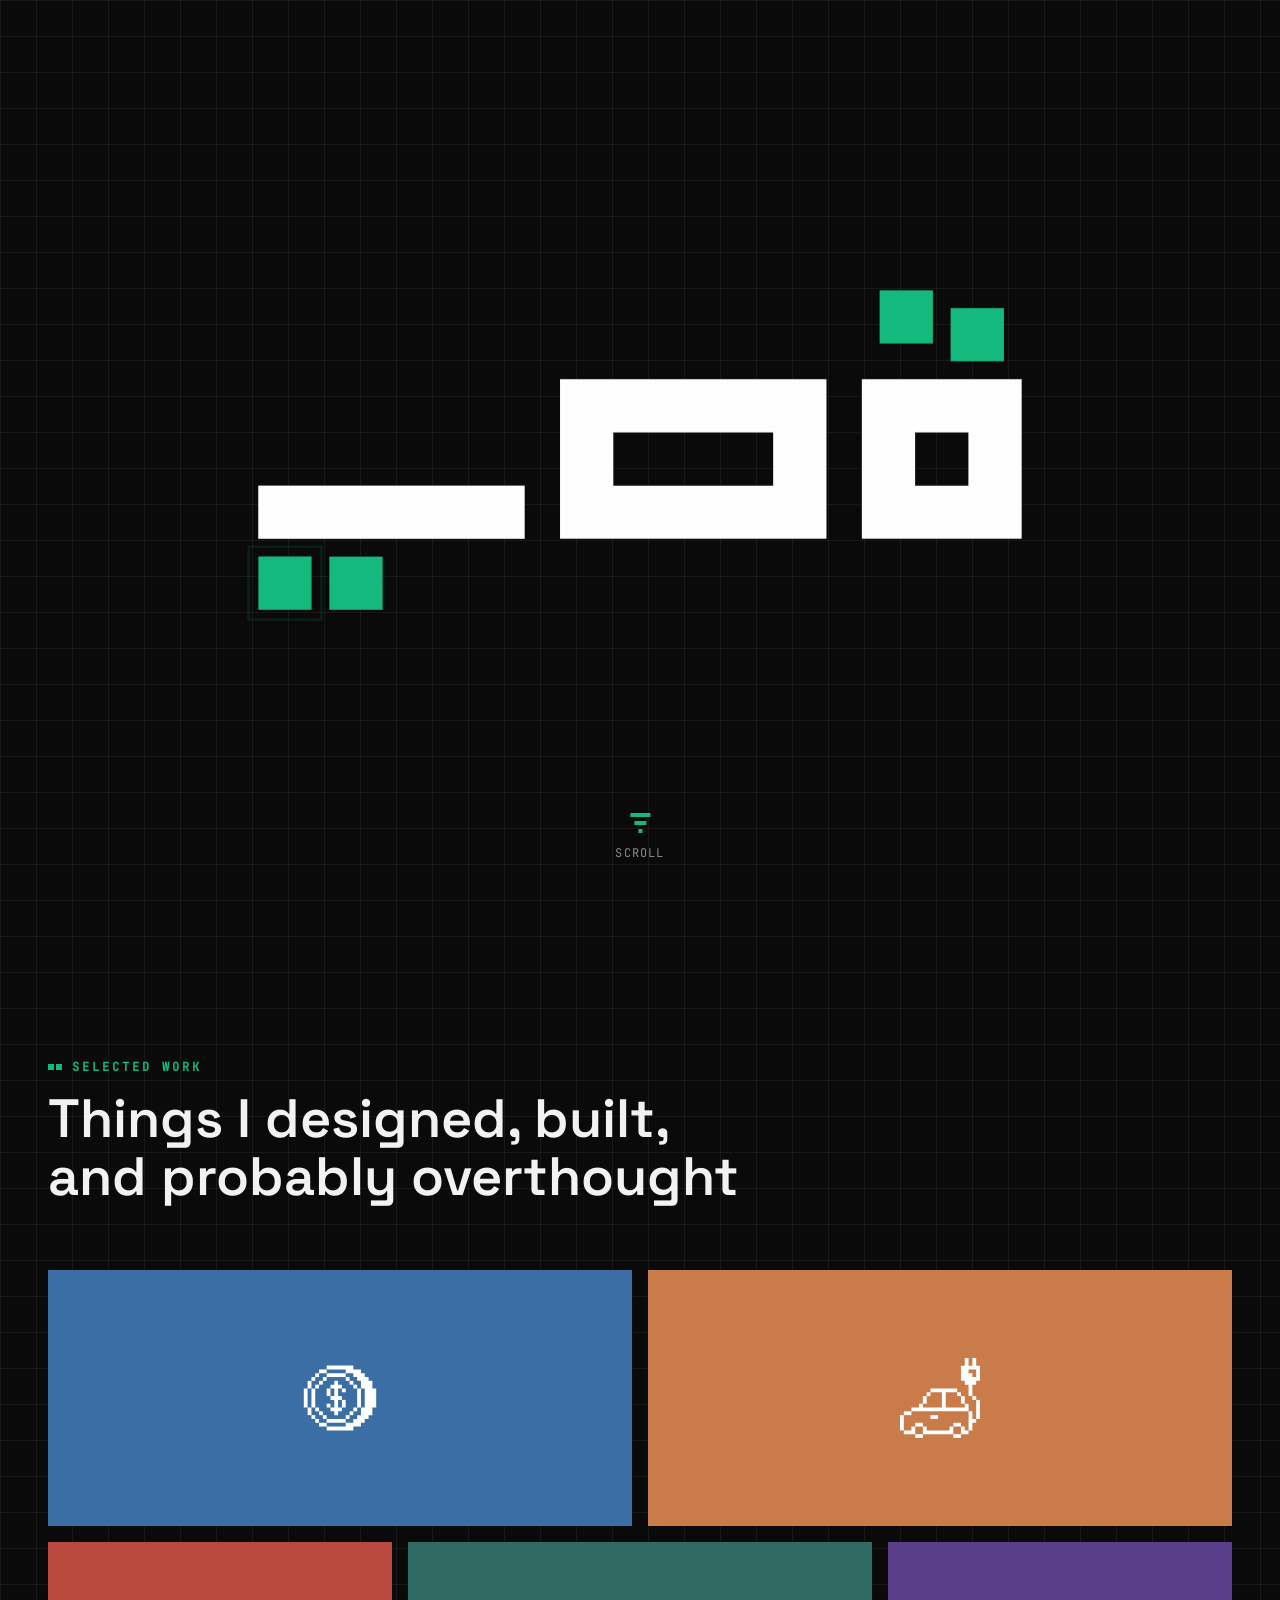
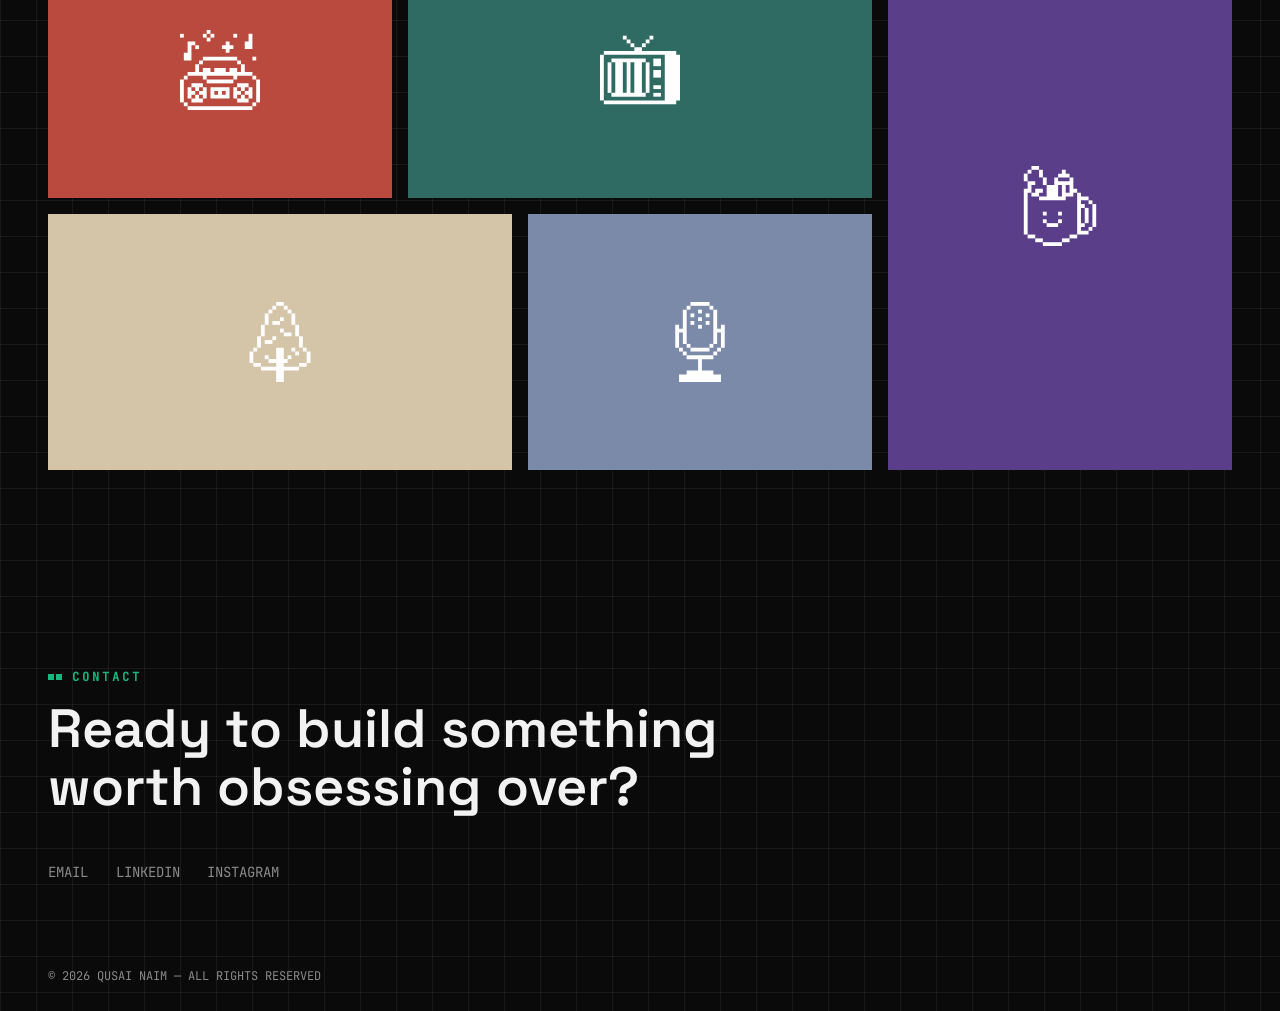
==== index.html @ 998c0c97 "first build" ====
<!DOCTYPE html>
<html lang="en" dir="ltr">
  <head>
    <meta charset="utf-8">
    <meta  content="width=device-width, initial-scale=1.0" name="viewport" />
    <title>Qusai Naim</title>
    <meta name="description" content="Qusai Naim — front-end developer & UI/UX designer who turns pixels into experiences.">
    <!-- FAV Icon -->
    <link rel="icon" href="images/favicon.png" type="image/png" sizes="16x16">
    <!-- Custom Style Sheet link -->
    <link rel="stylesheet" href="styles/styles.css"> 
  </head>  
 
  <body class="home-body">
    <!--========MAIN============================================================================--> 
    <main role="main">
      <!-----HOMEPAGE-HERO------------>
      <section class="homepage-hero">

        <div class="px-logo-blocks" aria-label="Qusai Naim" data-speed="1.5"></div>
        <div class="hero-text">
          <h1 class="intro-title text-54">I turn pixels into experiences</h1>
          <p class="intro-sub text-24">Front-end developer &amp; UI/UX designer with a keen eye for detail, serious about craft, <span class="intro-sarcastic">occasionally sarcastic about everything else</span></p>
        </div>
        <div class="scroll-indicator">
          <div class="pixel-arrow">
            <span></span>
            <span></span>
            <span></span>
          </div>
          <span class="scroll-text text-12">Scroll</span>
        </div>
      </section>
      <!--end of HOMEPAGE-PROJECTS------------>

      <!-----HOMEPAGE-PROJECTS------------>
      <section class="homepage-projects">
        <div class="container">
          <div class="section-intro">
            <h2 class="section-intro__subtitle text-12">
              <span class="section-kicker-dots">
                <span class="section-kicker-dot"></span>
                <span class="section-kicker-dot"></span>
              </span>
              SELECTED WORK
            </h2>
            <h3 class="section-intro__title text-54">Things I designed, built, and probably overthought</h3>
          </div>

          <div class="projects-list-wrapper">
            <div class="masonry-grid">
              <div class="masonry-item">
                <a href="Mena-mazad.html" class="project-block">
                  <div class="project-tile" style="background-color: #3a6ea5;">
                    <div class="project-tile-overlay"></div>
                    <span class="project-tile-icon" style="background-image: url(images/assets/icons/coin.svg);"></span>
                  </div>
                  <div class="project-tile-meta">
                    <div class="project-tile-title text-20">Mena Mazad</div>
                    <div class="project-tile-tags">
                      <span class="project-tile-tag text-10">Frontend Development</span>
                      <span class="project-tile-tag text-10">2025</span>
                    </div>
                  </div>
                </a>
              </div>

              <div class="masonry-item">
                <a href="carseer.html" class="project-block">
                  <div class="project-tile" style="background-color: #c97b4a;">
                    <div class="project-tile-overlay"></div>
                    <span class="project-tile-icon" style="background-image: url(images/assets/icons/car.svg);"></span>
                  </div>
                  <div class="project-tile-meta">
                    <div class="project-tile-title text-20">Carseer</div>
                    <div class="project-tile-tags">
                      <span class="project-tile-tag text-10">Frontend Development</span>
                      <span class="project-tile-tag text-10">2021</span>
                    </div>
                  </div>
                </a>
              </div>

              <div class="masonry-item">
                <a href="#" class="project-block">
                  <div class="project-tile" style="background-color: #b94a3d;">
                    <div class="project-tile-overlay"></div>
                    <span class="project-tile-icon" style="background-image: url(images/assets/icons/radio.svg);"></span>
                  </div>
                  <div class="project-tile-meta">
                    <div class="project-tile-title text-20">Kids FM</div>
                    <div class="project-tile-tags">
                      <span class="project-tile-tag text-10">Frontend Development</span>
                      <span class="project-tile-tag text-10">UX/UI</span>
                      <span class="project-tile-tag text-10">2023</span>
                    </div>
                  </div>
                </a>
              </div>

              <div class="masonry-item">
                <a href="#" class="project-block">
                  <div class="project-tile" style="background-color: #2f6b63;">
                    <div class="project-tile-overlay"></div>
                    <span class="project-tile-icon" style="background-image: url(images/assets/icons/tv.svg);"></span>
                  </div>
                  <div class="project-tile-meta">
                    <div class="project-tile-title text-20">Barlaman Shuaib</div>
                    <div class="project-tile-tags">
                      <span class="project-tile-tag text-10">Frontend Development</span>
                      <span class="project-tile-tag text-10">2020</span>
                    </div>
                  </div>
                </a>
              </div>

              <div class="masonry-item">
                <a href="#" class="project-block">
                  <div class="project-tile" style="background-color: #5b3e8a;">
                    <div class="project-tile-overlay"></div>
                    <span class="project-tile-icon" style="background-image: url(images/assets/icons/mug.svg);"></span>
                  </div>
                  <div class="project-tile-meta">
                    <div class="project-tile-title text-20">Maharati</div>
                    <div class="project-tile-tags">
                      <span class="project-tile-tag text-10">UX/UI</span>
                      <span class="project-tile-tag text-10">Frontend Development</span>                      
                      <span class="project-tile-tag text-10">2020</span>
                    </div>
                  </div>
                </a>
              </div>

              <div class="masonry-item">
                <a href="#" class="project-block">
                  <div class="project-tile" style="background-color: #d4c4a8;">
                    <div class="project-tile-overlay"></div>
                    <span class="project-tile-icon" style="background-image: url(images/assets/icons/tree.svg);"></span>
                  </div>
                  <div class="project-tile-meta">
                    <div class="project-tile-title text-20">Jerusalem Story</div>
                    <div class="project-tile-tags">
                      <span class="project-tile-tag text-10">Frontend Development</span>
                      <span class="project-tile-tag text-10">2021</span>
                    </div>
                  </div>
                </a>
              </div>

              <div class="masonry-item">
                <a href="jayeek-bil-haki.html" class="project-block">
                  <div class="project-tile" style="background-color: #7b8aa8;">
                    <div class="project-tile-overlay"></div>
                    <span class="project-tile-icon" style="background-image: url(images/assets/icons/mic.svg);"></span>
                  </div>
                  <div class="project-tile-meta">
                    <div class="project-tile-title text-20">Jayeek Bil Haki</div>
                    <div class="project-tile-tags">
                      <span class="project-tile-tag text-10">UX/UI</span>
                      <span class="project-tile-tag text-10">Frontend Development</span>                      
                      <span class="project-tile-tag text-10">2024</span>
                    </div>
                  </div>
                </a>
              </div>
            </div>
          </div>
        </div>
      </section>
      <!--end of HOMEPAGE-PROJECTS------------>

      <!-----HOMEPAGE-CONTACT------------>
      <section class="homepage-contact">
        <div class="container">
          <div class="section-intro">
            <h2 class="section-intro__subtitle text-12">
              <span class="section-kicker-dots">
                <span class="section-kicker-dot"></span>
                <span class="section-kicker-dot"></span>
              </span>
              CONTACT
            </h2>
            <h3 class="section-intro__title text-54">Ready to build something worth obsessing over?</h3>
            <!-- <div class="section-intro__desc">
              <p>Drop me a message and let's create something pixel-perfect together.</p>
            </div> -->
          </div>

          <div class="social-links text-14">
            <a href="mailto:qusai.naim.13@gmail.com">Email</a>
            <a href="https://www.linkedin.com/in/qusai-n-96374687/" target="_blank">LinkedIn</a>
            <a href="https://www.instagram.com/qusai_naim/" target="_blank">Instagram</a>
          </div>
        </div>
      </section>
      <!--end of HOMEPAGE CONTACT------------>
    </main>  
    <!---end of MAIN===============================================================================--> 
 
    <!--========FOOTER=============================================================================-->
    <footer class="main-footer">
      <div class="container">
        <p class="copyrights text-12">© <span data-current-year>2026</span> QUSAI NAIM — ALL RIGHTS RESERVED</p>
      </div>
    </footer> 
    <!--end of FOOTER===============================================================================-->

    <script src="scripts/main.js"></script>
     <script src="scripts/px-logo-blocks.js"></script>
    <script src="scripts/px-intro.js"></script>
  </body> 
</html>
---- styles/styles.css ----
@charset "UTF-8";
/* ================================
   MODERN CSS RESET
   ================================ */
/* Box sizing & margin reset */
*,
*::before,
*::after {
  box-sizing: border-box;
  margin: 0;
  padding: 0;
}

/* Root defaults */
:root {
  -webkit-text-size-adjust: 100%;
  -moz-text-size-adjust: 100%;
       text-size-adjust: 100%;
  hanging-punctuation: first last;
}

/* Body defaults */
body {
  min-height: 100dvh;
  line-height: 1.5;
  -webkit-font-smoothing: antialiased;
  -moz-osx-font-smoothing: grayscale;
}

/* Media defaults */
img,
picture,
video,
canvas,
svg {
  display: block;
  max-width: 100%;
}

/* Form element inheritance */
input,
button,
textarea,
select {
  font: inherit;
  color: inherit;
}

/* Remove default button styles */
button {
  cursor: pointer;
  background: none;
  border: none;
}

/* Typography */
p,
h1, h2, h3, h4, h5, h6 {
  overflow-wrap: break-word;
}

h1, h2, h3, h4, h5, h6 {
  text-wrap: balance;
}

p {
  text-wrap: pretty;
}

/* Lists */
ul, ol {
  list-style: none;
}

/* Links */
a {
  color: inherit;
  -webkit-text-decoration-skip: ink;
          text-decoration-skip-ink: auto;
}

/* Tables */
table {
  border-collapse: collapse;
  border-spacing: 0;
}

/* Hidden attribute */
[hidden] {
  display: none !important;
}

/* Reduced motion */
@media (prefers-reduced-motion: reduce) {
  *,
  *::before,
  *::after {
    animation-duration: 0.01ms !important;
    animation-iteration-count: 1 !important;
    transition-duration: 0.01ms !important;
    scroll-behavior: auto !important;
  }
}
/* Focus visible */
:focus-visible {
  outline: 2px solid currentColor;
  outline-offset: 3px;
}

:focus:not(:focus-visible) {
  outline: none;
}

/* Smooth scrolling (respects user preference above) */
html {
  scroll-behavior: smooth;
}

@font-face {
  font-family: inter-reg;
  src: url("../fonts/Inter_18pt-Regular.ttf") format("truetype");
  font-style: normal;
  font-weight: normal;
  font-display: swap;
}
@font-face {
  font-family: mono-reg;
  src: url("../fonts/JetBrainsMono-Regular.ttf") format("truetype");
  font-style: normal;
  font-weight: normal;
  font-display: swap;
}
@font-face {
  font-family: space-bold;
  src: url("../fonts/SpaceGrotesk-Bold.ttf") format("truetype");
  font-style: normal;
  font-weight: normal;
  font-display: swap;
}
@font-face {
  font-family: space-semiBold;
  src: url("../fonts/SpaceGrotesk-SemiBold.ttf") format("truetype");
  font-style: normal;
  font-weight: normal;
  font-display: swap;
}
/*------------------------------------*\
  #BASE
\*------------------------------------*/
* {
  box-sizing: border-box;
  -moz-osx-font-smoothing: grayscale;
  -webkit-font-smoothing: antialiased;
  -webkit-tap-highlight-color: transparent;
}

body {
  width: 100%;
  height: auto;
  margin: 0 auto;
  position: relative;
  font-size: 62.5%;
  line-height: 1.35em;
  -webkit-font-smoothing: antialiased;
  background-color: #0a0a0a;
}

.home-body {
  background-image: linear-gradient(rgba(255, 255, 255, 0.06) 1px, transparent 1px), linear-gradient(90deg, rgba(255, 255, 255, 0.06) 1px, transparent 1px);
  background-size: 40px 40px;
}
@media screen and (max-width: 1280px) {
  .home-body {
    background-size: 36px 36px;
  }
}
@media screen and (max-width: 640px) {
  .home-body {
    background-size: 32px 32px;
  }
}

a {
  text-decoration: none;
  cursor: pointer;
}

button {
  outline: 0;
}

input, textarea {
  -webkit-appearance: none;
  -moz-appearance: none;
  appearance: none;
  border-radius: 0;
}

/*------------------------------------*\
  #CONTAINER
\*------------------------------------*/
.container {
  width: 1200px;
  margin: 0 auto;
}
@media screen and (max-width: 1280px) {
  .container {
    width: 100%;
    padding: 0 48px;
  }
}
@media screen and (max-width: 960px) {
  .container {
    padding: 0 32px;
  }
}
@media screen and (max-width: 640px) {
  .container {
    padding: 0 24px;
  }
}

/*------------------------------------*\
#FOOTER
\*------------------------------------*/
.main-footer {
  margin-top: 56px;
  padding: 32px 0 28px;
}
@media screen and (max-width: 640px) {
  .main-footer {
    margin-top: 40px;
  }
}

.copyrights {
  font-family: "mono-reg", ui-monospace, SFMono-Regular, Menlo, Consolas, "Courier New", monospace;
  color: #8a8a8a;
  text-transform: uppercase;
}

/*------------------------------------*\
#FONT SIZES
\*------------------------------------*/
.text-10 {
  font-size: 10px;
  line-height: 14px;
}

.text-12 {
  font-size: 12px;
  line-height: 14px;
}

.text-14 {
  font-size: 14px;
  line-height: 16px;
}

.text-18 {
  font-size: 18px;
  line-height: 26px;
}
@media screen and (max-width: 960px) {
  .text-18 {
    font-size: 16px;
    line-height: 24px;
  }
}

.text-20 {
  font-size: 20px;
  line-height: 28px;
}
@media screen and (max-width: 1030px) {
  .text-20 {
    font-size: 18px;
    line-height: 26px;
  }
}

.text-24 {
  font-size: 24px;
  line-height: 34px;
}
@media screen and (max-width: 1030px) {
  .text-24 {
    font-size: 20px;
    line-height: 28px;
  }
}
@media screen and (max-width: 960px) {
  .text-24 {
    font-size: 18px;
    line-height: 26px;
  }
}
@media screen and (max-width: 640px) {
  .text-24 {
    font-size: 16px;
    line-height: 20px;
  }
}

.text-54 {
  font-size: 54px;
  line-height: 58px;
}
@media screen and (max-width: 1030px) {
  .text-54 {
    font-size: 48px;
    line-height: 52px;
  }
}
@media screen and (max-width: 960px) {
  .text-54 {
    font-size: 36px;
    line-height: 42px;
  }
}
@media screen and (max-width: 640px) {
  .text-54 {
    font-size: 32px;
    line-height: 40px;
  }
}

.text-60 {
  font-size: 60px;
  line-height: 68px;
}
@media screen and (max-width: 1030px) {
  .text-60 {
    font-size: 54px;
    line-height: 60px;
  }
}
@media screen and (max-width: 960px) {
  .text-60 {
    font-size: 40px;
    line-height: 46px;
  }
}
@media screen and (max-width: 640px) {
  .text-60 {
    font-size: 36px;
    line-height: 42px;
  }
}

.section-intro__title {
  color: #f2f2f2;
  font-family: "space-semiBold", -apple-system, BlinkMacSystemFont, "Segoe UI", Roboto, Helvetica, Arial, sans-serif;
}

.section-intro__subtitle {
  font-family: "mono-reg", ui-monospace, SFMono-Regular, Menlo, Consolas, "Courier New", monospace;
  letter-spacing: 0.25em;
  color: #14B97D;
  margin-bottom: 16px;
  display: flex;
  align-items: center;
  gap: 10px;
}

.section-kicker-dots {
  display: inline-flex;
  gap: 2px;
}

.section-kicker-dot {
  width: 6px;
  height: 6px;
  background: #14B97D;
  display: inline-block;
}

.section-intro__desc {
  color: #8a8a8a;
  margin-top: 24px;
  font-family: "inter-reg", -apple-system, BlinkMacSystemFont, "Segoe UI", Roboto, Helvetica, Arial, sans-serif;
}

/*------------------------------------*\
#HERO	
\*------------------------------------*/
.scroll-indicator {
  position: absolute;
  bottom: 40px;
  left: 50%;
  transform: translateX(-50%);
  display: flex;
  flex-direction: column;
  align-items: center;
  gap: 8px;
  opacity: 0;
  animation: fade-in 1s ease forwards;
  animation-delay: 1.3s;
  cursor: pointer;
}
@media screen and (max-width: 640px) {
  .scroll-indicator {
    bottom: 24px;
  }
}
.scroll-indicator .pixel-arrow {
  display: flex;
  flex-direction: column;
  gap: 4px;
  animation: bounce 2s ease-in-out infinite;
}
.scroll-indicator .pixel-arrow span {
  background: #14B97D;
  transition: background 0.3s ease;
}
.scroll-indicator .pixel-arrow span:nth-child(1) {
  width: 20px;
  height: 4px;
}
.scroll-indicator .pixel-arrow span:nth-child(2) {
  width: 12px;
  height: 4px;
  margin: 0 auto;
}
.scroll-indicator .pixel-arrow span:nth-child(3) {
  width: 4px;
  height: 4px;
  margin: 0 auto;
}
.scroll-indicator .scroll-text {
  font-family: "mono-reg", ui-monospace, SFMono-Regular, Menlo, Consolas, "Courier New", monospace;
  color: #8a8a8a;
  text-transform: uppercase;
  letter-spacing: 0.1em;
  transition: color 0.3s ease;
  margin-top: 5px;
}
.scroll-indicator:hover .pixel-arrow span {
  background: rgb(25.7804878049, 230.2195121951, 155.8780487805);
}
.scroll-indicator:hover .scroll-text {
  color: #14B97D;
}

@keyframes fade-in {
  0% {
    opacity: 0;
    transform: translateX(-50%) translateY(-10px);
  }
  100% {
    opacity: 1;
    transform: translateX(-50%) translateY(0);
  }
}
@keyframes bounce {
  0%, 100% {
    transform: translateY(0);
  }
  50% {
    transform: translateY(8px);
  }
}
.homepage-hero {
  min-height: 100vh;
  position: relative;
  box-sizing: border-box;
  padding: 48px 24px;
  display: flex;
  flex-direction: column;
  align-items: center;
  justify-content: center;
  gap: 40px;
  text-align: center;
}

.px-logo-blocks {
  width: min(360px, 70vw);
}

.hero-text {
  display: grid;
  gap: 20px;
  justify-items: center;
}

/* Title */
.intro-title {
  font-family: "space-bold", -apple-system, BlinkMacSystemFont, "Segoe UI", Roboto, Helvetica, Arial, sans-serif;
  color: #14B97D;
}

/* Description */
.intro-sub {
  color: #8a8a8a;
  max-width: 769px;
  font-family: "inter-reg", -apple-system, BlinkMacSystemFont, "Segoe UI", Roboto, Helvetica, Arial, sans-serif;
  text-wrap: pretty;
}

/*------------------------------------*\
#MASONERY	
\*------------------------------------*/
.homepage-projects {
  padding-top: 160px;
}
@media screen and (max-width: 1030px) {
  .homepage-projects {
    padding-top: 120px;
  }
}
@media screen and (max-width: 640px) {
  .homepage-projects {
    padding-top: 40px;
  }
}

.projects-list-wrapper {
  margin-top: 64px;
}

.masonry-grid {
  display: grid;
  grid-template-columns: repeat(10, 1fr);
  grid-template-rows: repeat(6, 120px);
  gap: 16px;
}
@media screen and (max-width: 1030px) {
  .masonry-grid {
    grid-template-columns: repeat(2, 1fr);
    grid-template-rows: none;
    grid-auto-rows: 260px;
  }
}
@media screen and (max-width: 640px) {
  .masonry-grid {
    grid-template-columns: 1fr;
    grid-auto-rows: 180px;
  }
}

.masonry-item {
  position: relative;
  overflow: hidden;
}
.masonry-item:nth-child(1) {
  grid-column: 1/6;
  grid-row: 1/3;
}
@media screen and (max-width: 1030px) {
  .masonry-item:nth-child(1) {
    grid-column: auto;
    grid-row: auto;
  }
}
.masonry-item:nth-child(2) {
  grid-column: 6/11;
  grid-row: 1/3;
}
@media screen and (max-width: 1030px) {
  .masonry-item:nth-child(2) {
    grid-column: auto;
    grid-row: auto;
  }
}
.masonry-item:nth-child(3) {
  grid-column: 1/4;
  grid-row: 3/5;
}
@media screen and (max-width: 1030px) {
  .masonry-item:nth-child(3) {
    grid-column: 1/-1;
    grid-row: auto;
  }
}
.masonry-item:nth-child(4) {
  grid-column: 4/8;
  grid-row: 3/5;
}
@media screen and (max-width: 1030px) {
  .masonry-item:nth-child(4) {
    grid-column: auto;
    grid-row: auto;
  }
}
.masonry-item:nth-child(5) {
  grid-column: 8/11;
  grid-row: 3/7;
}
@media screen and (max-width: 1030px) {
  .masonry-item:nth-child(5) {
    grid-column: auto;
    grid-row: auto;
  }
}
.masonry-item:nth-child(6) {
  grid-column: 1/5;
  grid-row: 5/7;
}
@media screen and (max-width: 1030px) {
  .masonry-item:nth-child(6) {
    grid-column: auto;
    grid-row: auto;
  }
}
.masonry-item:nth-child(7) {
  grid-column: 5/8;
  grid-row: 5/7;
}
@media screen and (max-width: 1030px) {
  .masonry-item:nth-child(7) {
    grid-column: auto;
    grid-row: auto;
  }
}

/*------------------------------------*\
#PROJECT-CARD	
\*------------------------------------*/
.project-block {
  display: block;
  height: 100%;
}

.project-tile {
  height: 100%;
  position: relative;
  overflow: hidden;
  display: flex;
  align-items: center;
  justify-content: center;
  cursor: pointer;
  outline: none;
  transition: transform 300ms cubic-bezier(0.2, 0.8, 0.2, 1), box-shadow 300ms;
}

.project-tile:hover {
  transform: translateY(-4px);
  box-shadow: 0 16px 40px -12px rgba(0, 0, 0, 0.6);
}

.project-tile-overlay {
  position: absolute;
  inset: 0;
  background: rgba(0, 0, 0, 0.35);
  opacity: 0;
  transition: opacity 300ms;
  pointer-events: none;
}

.project-tile:hover .project-tile-overlay {
  opacity: 1;
}

.project-tile-icon {
  position: relative;
  z-index: 2;
  transition: transform 400ms cubic-bezier(0.2, 0.8, 0.2, 1), opacity 300ms;
  display: block;
  width: 80px;
  height: 80px;
  background-repeat: no-repeat;
  background-size: contain;
  background-position: center;
}
@media screen and (max-width: 640px) {
  .project-tile-icon {
    width: 64px;
    height: 64px;
  }
}

.project-tile:hover .project-tile-icon {
  transform: translateY(-36px) scale(0.85);
  opacity: 0.7;
}

.project-tile-meta {
  position: absolute;
  left: 24px;
  right: 24px;
  bottom: 24px;
  z-index: 3;
  transform: translateY(16px);
  opacity: 0;
  transition: transform 300ms cubic-bezier(0.2, 0.8, 0.2, 1), opacity 300ms;
}

.project-block:hover .project-tile-meta {
  transform: translateY(0);
  opacity: 1;
}

.project-tile-title {
  font-family: "space-semiBold", -apple-system, BlinkMacSystemFont, "Segoe UI", Roboto, Helvetica, Arial, sans-serif;
  letter-spacing: -0.01em;
  margin-bottom: 10px;
  color: #f2f2f2;
}

.project-tile-tags {
  display: flex;
  flex-wrap: wrap;
  gap: 6px;
}

.project-tile-tag {
  font-family: "mono-reg", ui-monospace, SFMono-Regular, Menlo, Consolas, "Courier New", monospace;
  letter-spacing: 0.08em;
  text-transform: uppercase;
  padding: 3px 8px;
  color: #f2f2f2;
  border: 1px solid rgba(255, 255, 255, 0.5);
}

/*------------------------------------*\
#PROJECT-CARD — tablet and below
\*------------------------------------*/
@media screen and (max-width: 1030px) {
  .project-tile-overlay {
    opacity: 1;
  }
  .project-tile-icon {
    transform: translateY(-36px) scale(0.85);
    opacity: 0.7;
  }
  .project-tile-meta {
    opacity: 1;
    transform: translateY(0);
  }
}
/*------------------------------------*\
#CONTACT	
\*------------------------------------*/
.homepage-contact {
  padding-top: 200px;
}
@media screen and (max-width: 1030px) {
  .homepage-contact {
    padding-top: 150px;
  }
}
@media screen and (max-width: 640px) {
  .homepage-contact {
    padding-top: 120px;
  }
}

.social-links {
  margin-top: 48px;
}
.social-links a {
  font-family: "mono-reg", ui-monospace, SFMono-Regular, Menlo, Consolas, "Courier New", monospace;
  display: inline-block;
  color: #8a8a8a;
  cursor: pointer;
  text-transform: uppercase;
  transition: all 0.3s ease;
}
.social-links a:not(:last-child) {
  margin-right: 24px;
}
.social-links a:hover {
  color: #14B97D;
  transform: translateY(-4px);
}

/*------------------------------------*\
#PROJECT-HERO	
\*------------------------------------*/
.project-hero {
  padding-top: 120px;
}
@media screen and (max-width: 1030px) {
  .project-hero {
    padding-top: 100px;
  }
}
@media screen and (max-width: 640px) {
  .project-hero {
    padding-top: 72px;
  }
}

.project-back {
  display: inline-flex;
  align-items: center;
  gap: 6px;
  font-family: "mono-reg", ui-monospace, SFMono-Regular, Menlo, Consolas, "Courier New", monospace;
  color: #8a8a8a;
  text-transform: uppercase;
  letter-spacing: 0.1em;
  transition: color 0.3s ease;
}
.project-back:hover {
  color: #14B97D;
}

.project-hero__top {
  display: flex;
  align-items: center;
  gap: 16px;
  margin-top: 40px;
  opacity: 0;
  animation: fade-in-up 0.8s cubic-bezier(0.34, 1.56, 0.64, 1) forwards;
}

.project-hero__icon {
  width: 72px;
  height: 72px;
  flex-shrink: 0;
  display: flex;
  align-items: center;
  justify-content: center;
  background: #14B97D;
}
.project-hero__icon span {
  display: block;
  width: 40px;
  height: 40px;
  background-repeat: no-repeat;
  background-size: contain;
  background-position: center;
}
@media screen and (max-width: 960px) {
  .project-hero__icon {
    width: 56px;
    height: 56px;
  }
  .project-hero__icon span {
    width: 32px;
    height: 32px;
  }
}
@media screen and (max-width: 640px) {
  .project-hero__icon {
    width: 48px;
    height: 48px;
  }
  .project-hero__icon span {
    width: 28px;
    height: 28px;
  }
}

.project-hero__title {
  color: #f2f2f2;
  font-family: "space-bold", -apple-system, BlinkMacSystemFont, "Segoe UI", Roboto, Helvetica, Arial, sans-serif;
  min-width: 0;
}

.project-hero__brief {
  font-family: "inter-reg", -apple-system, BlinkMacSystemFont, "Segoe UI", Roboto, Helvetica, Arial, sans-serif;
  color: #8a8a8a;
  margin-top: 16px;
  opacity: 0;
  animation: fade-in-up 0.8s cubic-bezier(0.34, 1.56, 0.64, 1) forwards;
  animation-delay: 0.2s;
  max-width: 720px;
}

.project-hero__meta {
  display: flex;
  flex-wrap: wrap;
  gap: 8px;
  margin-top: 24px;
  opacity: 0;
  animation: fade-in-up 0.8s cubic-bezier(0.34, 1.56, 0.64, 1) forwards;
  animation-delay: 0.3s;
}

.project-hero__tag {
  font-family: "mono-reg", ui-monospace, SFMono-Regular, Menlo, Consolas, "Courier New", monospace;
  letter-spacing: 0.08em;
  text-transform: uppercase;
  padding: 3px 8px;
  color: #f2f2f2;
  border: 1px solid rgba(255, 255, 255, 0.5);
}
.project-hero__tag--link {
  color: #14B97D;
  border-color: #14B97D;
  transition: background 0.25s ease, color 0.25s ease;
}
.project-hero__tag--link:hover, .project-hero__tag--link:focus-visible {
  background: #14B97D;
  color: #0a0a0a;
}

.project-hero__desc {
  color: #f2f2f2;
  font-family: "inter-reg", -apple-system, BlinkMacSystemFont, "Segoe UI", Roboto, Helvetica, Arial, sans-serif;
  margin-top: 64px;
  max-width: 720px;
  opacity: 0;
  animation: fade-in-up 0.8s cubic-bezier(0.34, 1.56, 0.64, 1) forwards;
  animation-delay: 0.4s;
}
.project-hero__desc p:not(:first-child) {
  margin-top: 16px;
  color: #8a8a8a;
}

@keyframes fade-in-up {
  0% {
    opacity: 0;
    transform: translateY(30px);
  }
  15% {
    opacity: 1;
  }
  70% {
    transform: translateY(0);
    opacity: 1;
  }
  85% {
    transform: translateY(-3px);
    opacity: 1;
  }
  100% {
    transform: translateY(0);
    opacity: 1;
  }
}
/*------------------------------------*\
#PROJECT-SCREENS
\*------------------------------------*/
.project-screens {
  margin-top: 64px;
}

/*------------------------------------*\
#PROJECT-GROUP — a labelled band of screens
\*------------------------------------*/
.project-group + .project-group {
  margin-top: 112px;
}
@media screen and (max-width: 960px) {
  .project-group + .project-group {
    margin-top: 88px;
  }
}
@media screen and (max-width: 640px) {
  .project-group + .project-group {
    margin-top: 64px;
  }
}

.project-group > * + * {
  margin-top: 24px;
}
.project-group > .project-group__header + * {
  margin-top: 28px;
}

.project-group__caption {
  font-family: "inter-reg", -apple-system, BlinkMacSystemFont, "Segoe UI", Roboto, Helvetica, Arial, sans-serif;
  font-size: 16px;
  line-height: 24px;
  color: #8a8a8a;
  max-width: 620px;
  margin-top: -4px;
}

/*------------------------------------*\
#PROJECT-GRID — pick one per row of screens
\*------------------------------------*/
.project-grid {
  display: grid;
  gap: 24px;
}
@media screen and (max-width: 640px) {
  .project-grid {
    gap: 16px;
  }
}

.project-grid--two {
  grid-template-columns: repeat(2, 1fr);
}
@media screen and (max-width: 640px) {
  .project-grid--two {
    grid-template-columns: 1fr;
  }
}

.project-grid--three {
  grid-template-columns: repeat(3, 1fr);
}
@media screen and (max-width: 960px) {
  .project-grid--three {
    grid-template-columns: repeat(2, 1fr);
  }
}
@media screen and (max-width: 640px) {
  .project-grid--three {
    grid-template-columns: 1fr;
  }
}

.project-grid--split {
  grid-template-columns: 2fr 1fr;
  align-items: start;
}
@media screen and (max-width: 960px) {
  .project-grid--split {
    grid-template-columns: 1fr;
  }
}

.project-grid--phones {
  grid-template-columns: repeat(4, 1fr);
  gap: 20px;
}
@media screen and (max-width: 960px) {
  .project-grid--phones {
    grid-template-columns: repeat(2, 1fr);
  }
}

/*------------------------------------*\
#PROJECT-FIGURE — a screen plus its caption
\*------------------------------------*/
.project-figure {
  min-width: 0;
}

.project-figure__caption {
  font-family: "mono-reg", ui-monospace, SFMono-Regular, Menlo, Consolas, "Courier New", monospace;
  font-size: 10px;
  line-height: 14px;
  letter-spacing: 0.16em;
  text-transform: uppercase;
  color: #5c5c5c;
  margin-top: 10px;
}

/*------------------------------------*\
#PROJECT-SCREEN — the frame around one image
\*------------------------------------*/
.project-screen {
  position: relative;
  overflow: hidden;
}
.project-screen img {
  display: block;
  width: 100%;
  height: auto;
}

/*------------------------------------*\
#PROJECT-SCREEN — full page capture
\*------------------------------------*/
.project-screen--scroll {
  height: 700px;
  border: 1px solid rgba(255, 255, 255, 0.1);
}
@media screen and (max-width: 640px) {
  .project-screen--scroll {
    height: 500px;
  }
}
.project-screen--scroll img {
  height: 100%;
  -o-object-fit: cover;
     object-fit: cover;
  -o-object-position: top center;
     object-position: top center;
}

.project-screen--scroll {
  --pan: 8s;
  cursor: ns-resize;
}
.project-screen--scroll img {
  transition: object-position var(--pan) linear;
  transition: object-position var(--pan) linear, -o-object-position var(--pan) linear;
}
.project-screen--scroll:hover img {
  -o-object-position: bottom center;
     object-position: bottom center;
}

.project-screen__hint {
  position: absolute;
  bottom: 12px;
  right: 12px;
  z-index: 4;
  font-family: "mono-reg", ui-monospace, SFMono-Regular, Menlo, Consolas, "Courier New", monospace;
  font-size: 10px;
  letter-spacing: 0.18em;
  text-transform: uppercase;
  color: #8a8a8a;
  background: rgba(10, 10, 10, 0.82);
  border: 1px solid rgba(255, 255, 255, 0.12);
  padding: 4px 8px;
  transition: opacity 0.3s ease;
  pointer-events: none;
}

.project-screen--scroll:hover .project-screen__hint {
  opacity: 0;
}

@media (hover: none), screen and (max-width: 1030px) {
  .project-screen--scroll {
    height: auto;
    cursor: auto;
  }
  .project-screen--scroll img {
    height: auto;
    -o-object-fit: fill;
       object-fit: fill;
    -o-object-position: initial;
       object-position: initial;
    transition: none;
  }
  .project-screen--scroll .project-screen__hint {
    display: none;
  }
}
/*------------------------------------*\
#PROJECT-OUTRO — how a case study ends
\*------------------------------------*/
.project-outro {
  margin-top: 96px;
}
@media screen and (max-width: 1030px) {
  .project-outro {
    margin-top: 80px;
  }
}
@media screen and (max-width: 640px) {
  .project-outro {
    margin-top: 64px;
  }
}

.project-outro__inner {
  padding-top: 56px;
  background-image: repeating-linear-gradient(90deg, rgba(255, 255, 255, 0.22) 0 4px, transparent 4px 12px);
  background-repeat: no-repeat;
  background-size: 100% 4px;
  background-position: top left;
}
@media screen and (max-width: 1030px) {
  .project-outro__inner {
    padding-top: 48px;
  }
}
@media screen and (max-width: 640px) {
  .project-outro__inner {
    padding-top: 40px;
  }
}

.project-outro__note {
  color: #f2f2f2;
  font-family: "inter-reg", -apple-system, BlinkMacSystemFont, "Segoe UI", Roboto, Helvetica, Arial, sans-serif;
  max-width: 620px;
}/*# sourceMappingURL=styles.css.map */
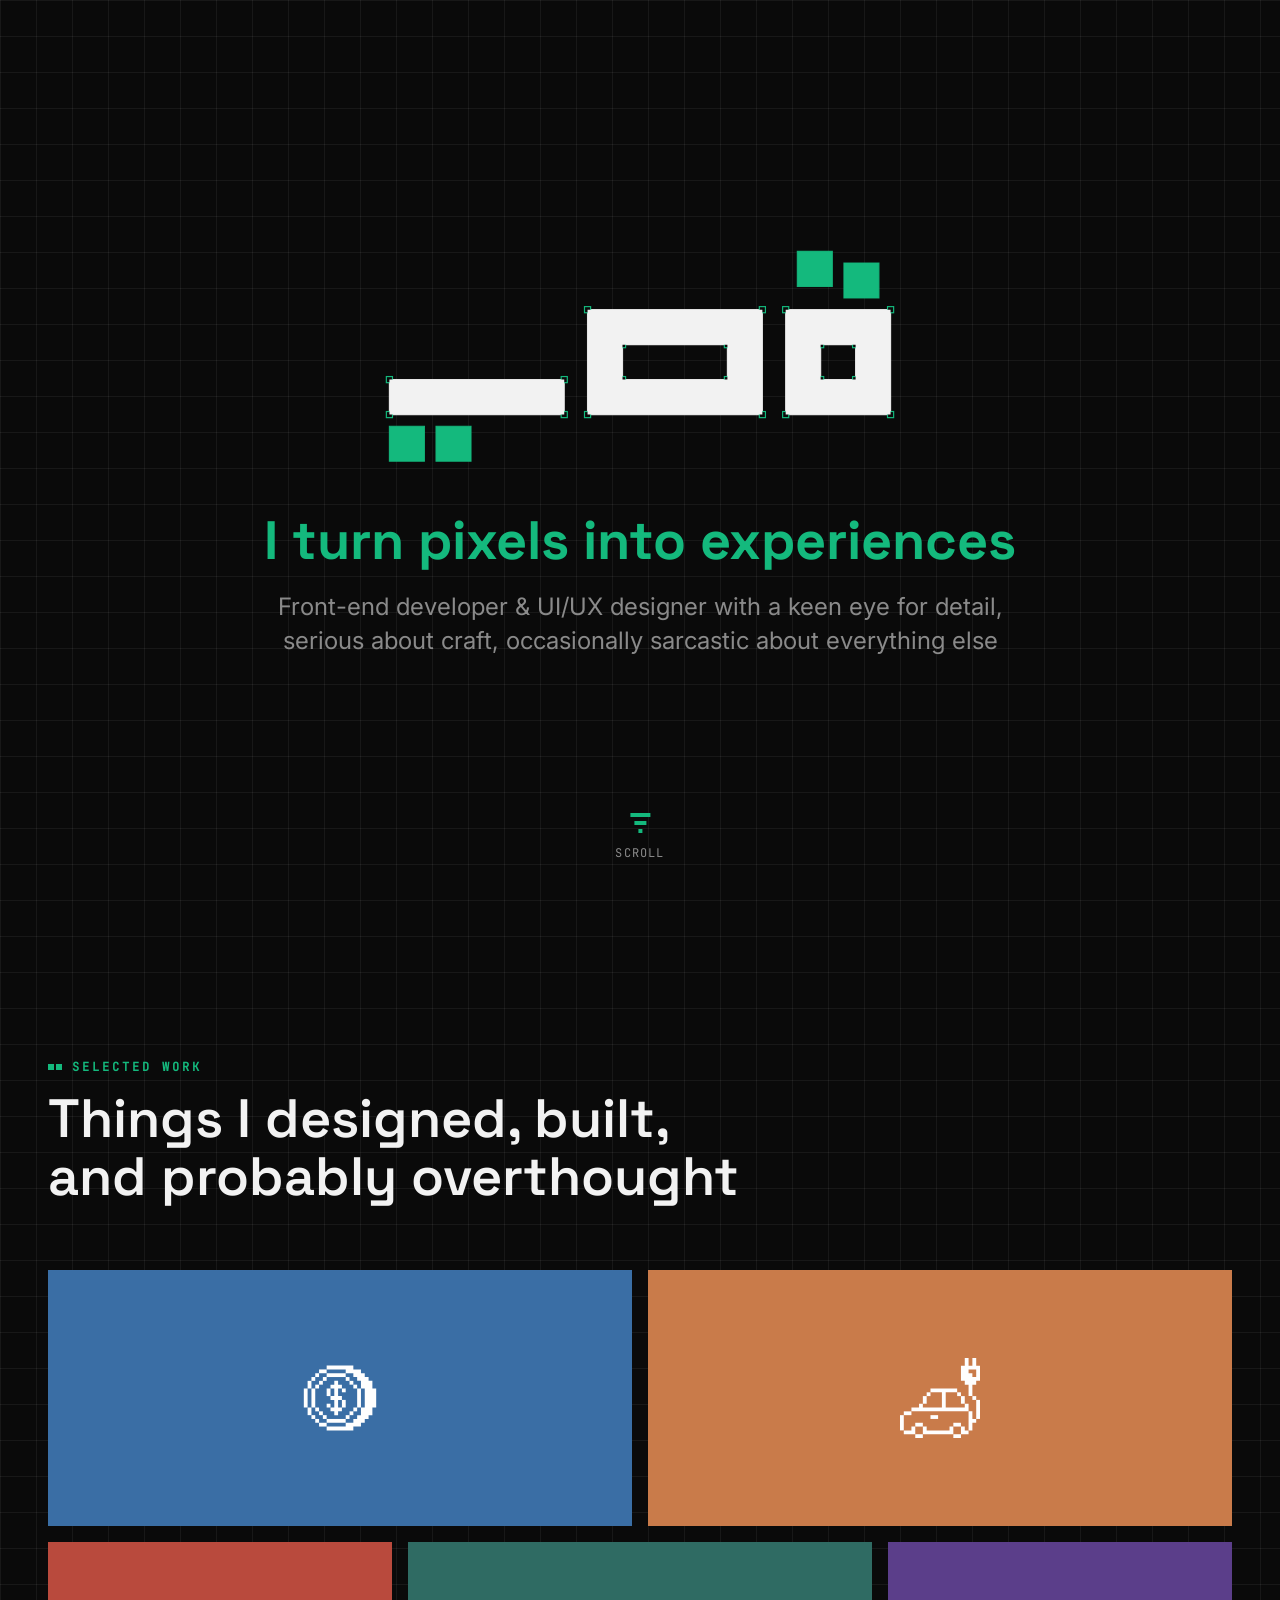
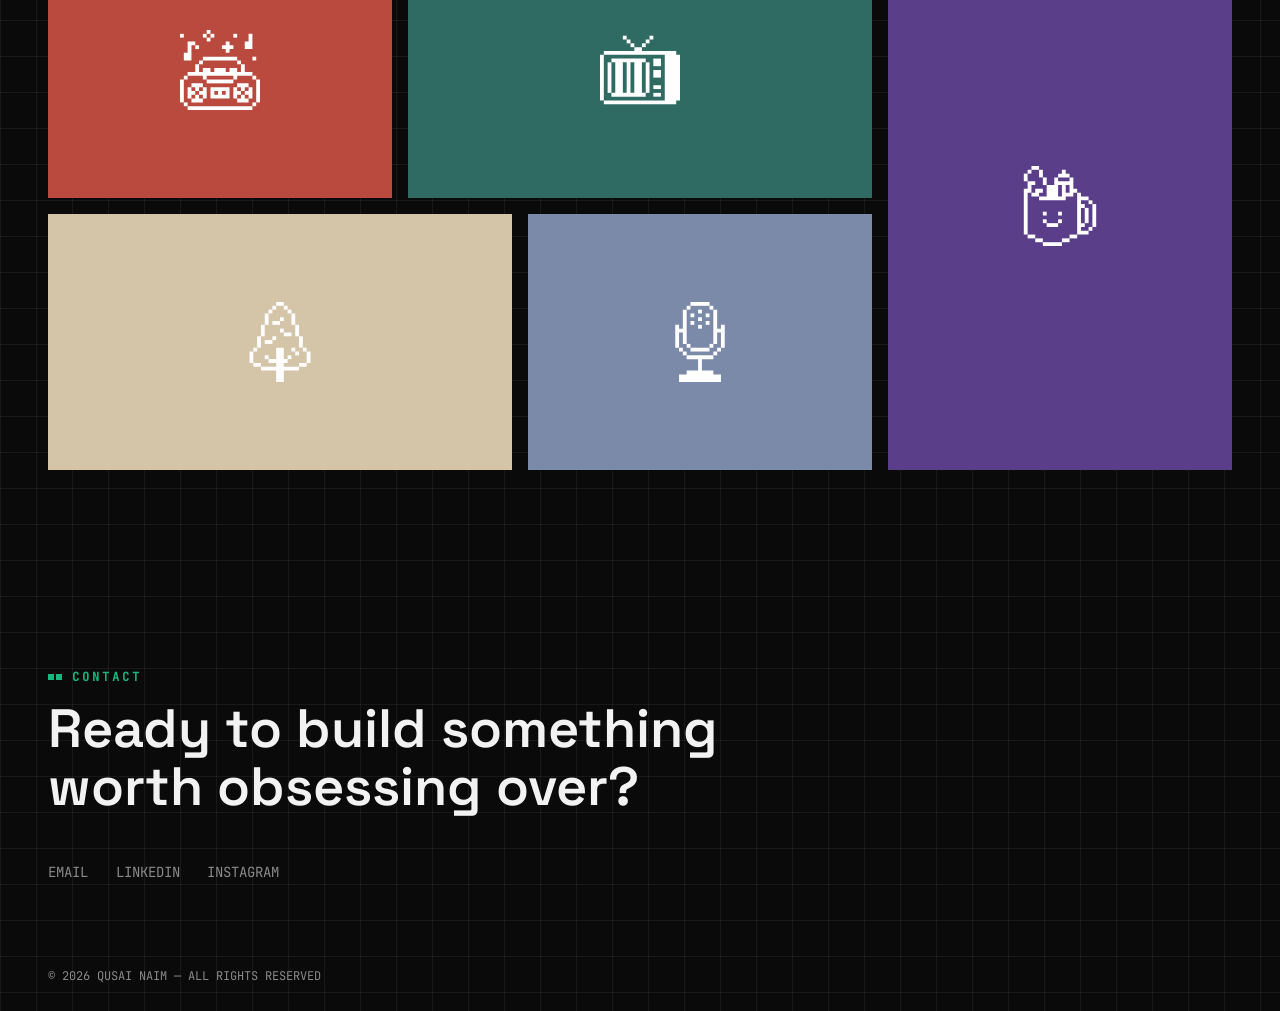
==== commit eae8fe68: "S" ====
--- a/index.html
+++ b/index.html
@@ -17,11 +17,11 @@
       <!-----HOMEPAGE-HERO------------>
       <section class="homepage-hero">
 
-        <div class="px-logo-blocks" aria-label="Qusai Naim" data-speed="1.5"></div>
+        <div class="px-logo-wireframe" aria-label="Your name" data-speed="1.4" data-loop="false"></div>
         <div class="hero-text">
-          <h1 class="intro-title text-54">I turn pixels into experiences</h1>
-          <p class="intro-sub text-24">Front-end developer &amp; UI/UX designer with a keen eye for detail, serious about craft, <span class="intro-sarcastic">occasionally sarcastic about everything else</span></p>
-        </div>
+          <h1 class="intro-title text-54 hero-fade">I turn pixels into experiences</h1>
+          <p class="intro-sub text-24 hero-fade">Front-end developer &amp; UI/UX designer with a keen eye for detail, serious about craft, <span class="intro-sarcastic">occasionally sarcastic about everything else</span></p>
+        </div> 
         <div class="scroll-indicator">
           <div class="pixel-arrow">
             <span></span>
@@ -82,7 +82,7 @@
               </div>
 
               <div class="masonry-item">
-                <a href="#" class="project-block">
+                <a href="kidsfm.html" class="project-block">
                   <div class="project-tile" style="background-color: #b94a3d;">
                     <div class="project-tile-overlay"></div>
                     <span class="project-tile-icon" style="background-image: url(images/assets/icons/radio.svg);"></span>
@@ -99,7 +99,7 @@
               </div>
 
               <div class="masonry-item">
-                <a href="#" class="project-block">
+                <a href="barlaman-shuaib.html" class="project-block">
                   <div class="project-tile" style="background-color: #2f6b63;">
                     <div class="project-tile-overlay"></div>
                     <span class="project-tile-icon" style="background-image: url(images/assets/icons/tv.svg);"></span>
@@ -132,7 +132,7 @@
               </div>
 
               <div class="masonry-item">
-                <a href="#" class="project-block">
+                <a href="jerusalem-story.html" class="project-block">
                   <div class="project-tile" style="background-color: #d4c4a8;">
                     <div class="project-tile-overlay"></div>
                     <span class="project-tile-icon" style="background-image: url(images/assets/icons/tree.svg);"></span>
@@ -189,7 +189,7 @@
           <div class="social-links text-14">
             <a href="mailto:qusai.naim.13@gmail.com">Email</a>
             <a href="https://www.linkedin.com/in/qusai-n-96374687/" target="_blank">LinkedIn</a>
-            <a href="https://www.instagram.com/qusai_naim/" target="_blank">Instagram</a>
+            <a href="https://www.instagram.com/qman.13/" target="_blank">Instagram</a>
           </div>
         </div>
       </section>
@@ -206,7 +206,7 @@
     <!--end of FOOTER===============================================================================-->
 
     <script src="scripts/main.js"></script>
-     <script src="scripts/px-logo-blocks.js"></script>
-    <script src="scripts/px-intro.js"></script>
+     <script src="scripts/px-logo-wireframe.js"></script>
+    <script src="scripts/px-hero.js"></script>
   </body> 
 </html>      
--- a/styles/styles.css
+++ b/styles/styles.css
@@ -473,8 +473,8 @@
   text-align: center;
 }
 
-.px-logo-blocks {
-  width: min(360px, 70vw);
+.px-logo-wireframe {
+  width: min(520px, 70vw);
 }
 
 .hero-text {
@@ -497,6 +497,29 @@
   text-wrap: pretty;
 }
 
+/* Fade-in (text starts hidden, js/px-hero.js adds .is-in) */
+.hero-fade {
+  opacity: 0;
+  transform: translateY(12px);
+  transition: opacity 0.8s ease, transform 0.8s ease;
+}
+
+.hero-fade + .hero-fade {
+  transition-delay: 0.2s;
+}
+
+.hero-fade.is-in {
+  opacity: 1;
+  transform: none;
+}
+
+@media (prefers-reduced-motion: reduce) {
+  .hero-fade {
+    opacity: 1;
+    transform: none;
+    transition: none;
+  }
+}
 /*------------------------------------*\
 #MASONERY	
 \*------------------------------------*/
@@ -1157,4 +1180,4 @@
   color: #f2f2f2;
   font-family: "inter-reg", -apple-system, BlinkMacSystemFont, "Segoe UI", Roboto, Helvetica, Arial, sans-serif;
   max-width: 620px;
-}/*# sourceMappingURL=styles.css.map */+}/*# sourceMappingURL=styles.css.map */
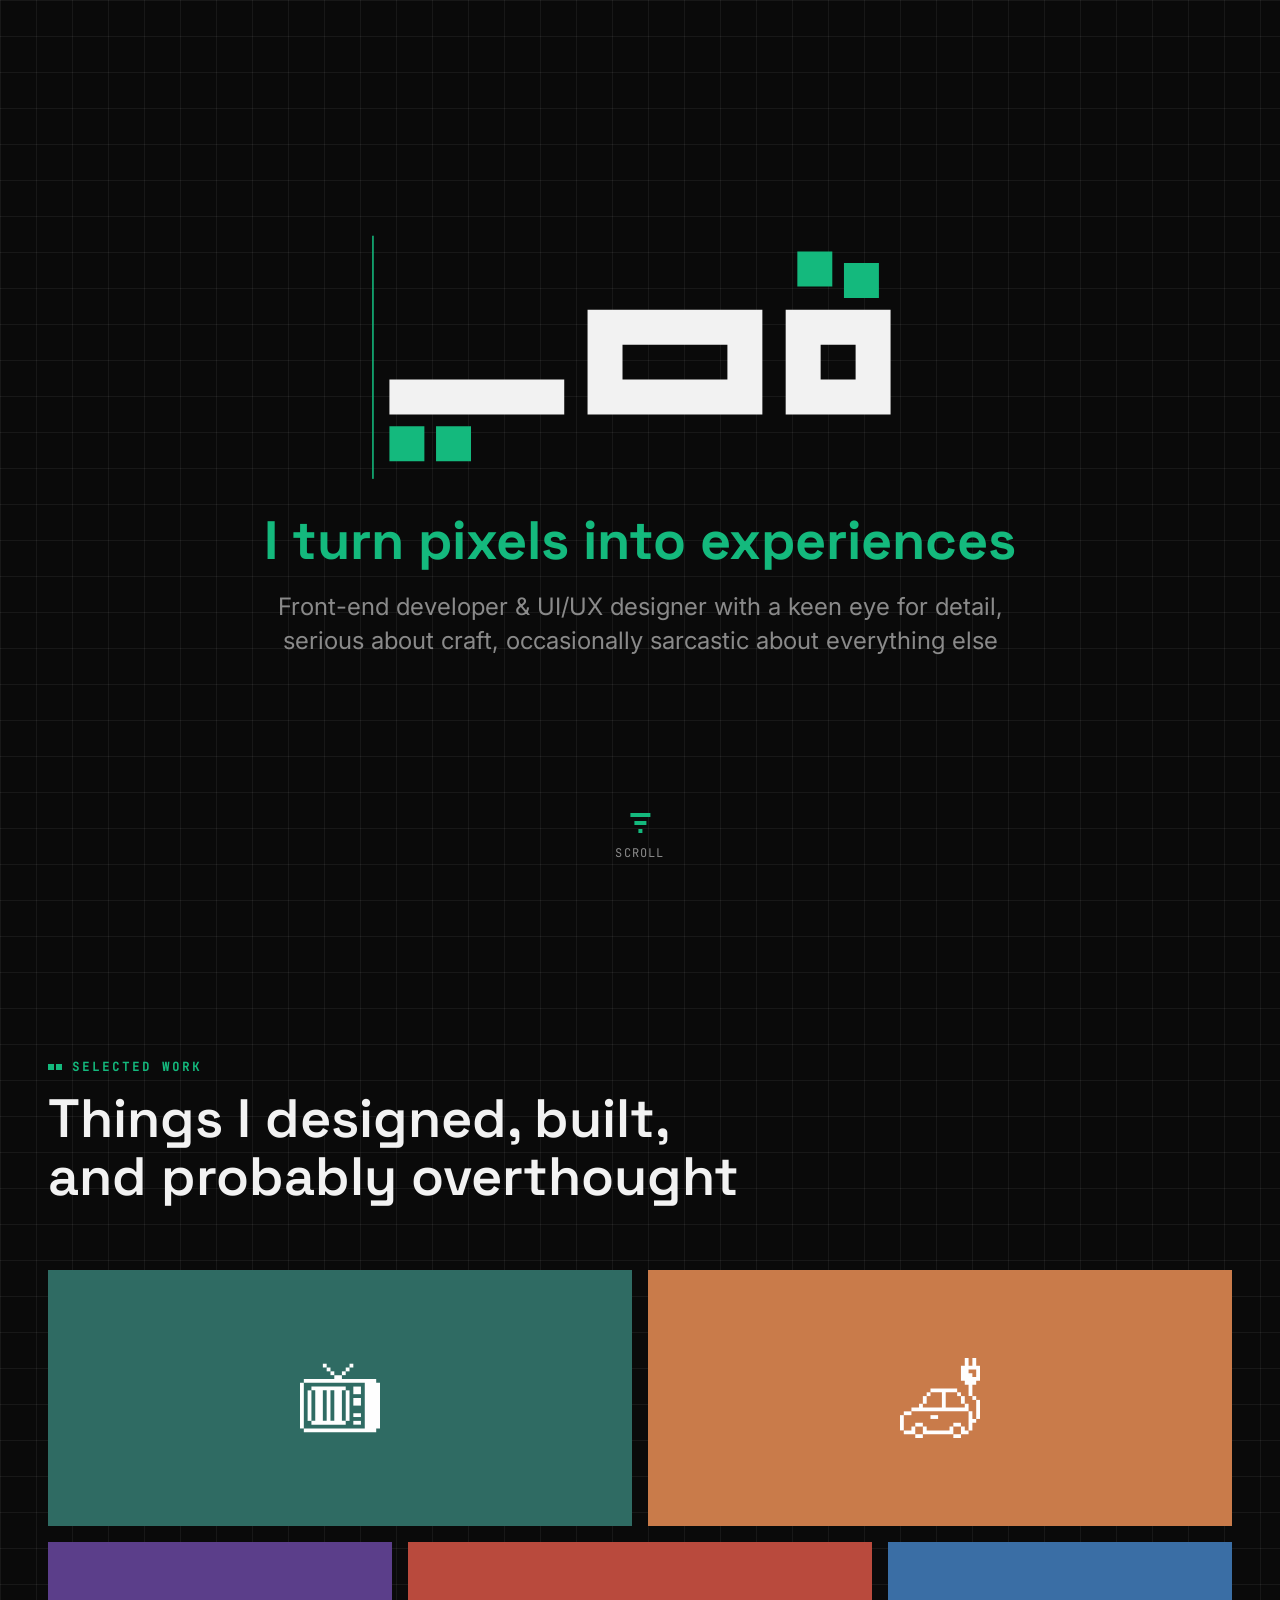
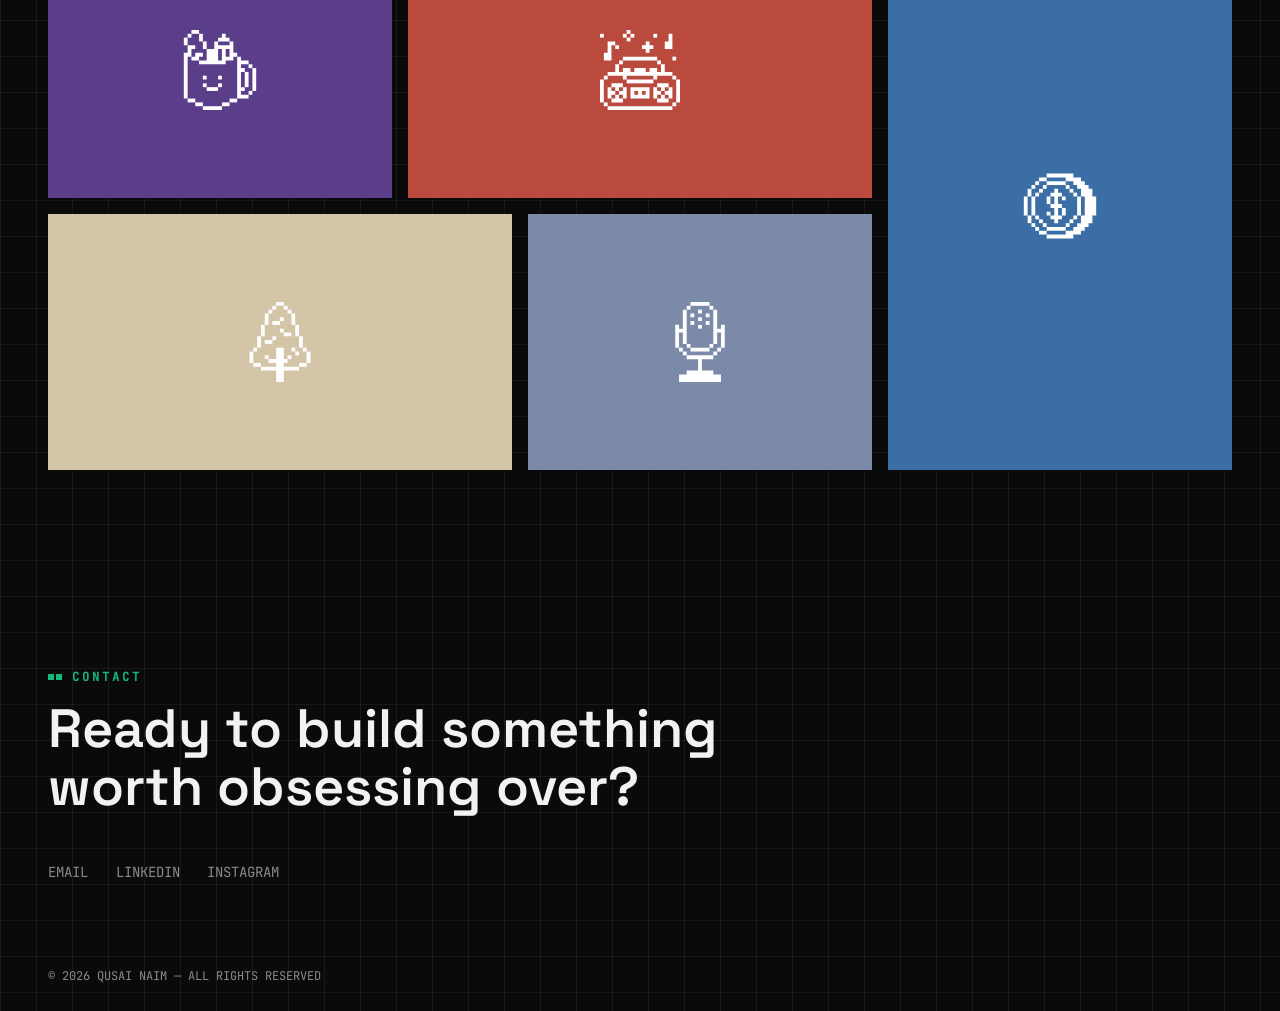
==== commit 26b7d737: "Prepare portfolio for launch - Add Maharati project page and link its homepage tile - Reorder homepa" ====
--- a/index.html
+++ b/index.html
@@ -5,6 +5,15 @@
     <meta  content="width=device-width, initial-scale=1.0" name="viewport" />
     <title>Qusai Naim</title>
     <meta name="description" content="Qusai Naim — front-end developer & UI/UX designer who turns pixels into experiences.">
+    <!-- Link preview (WhatsApp, LinkedIn, X, Slack) -->
+    <meta property="og:type" content="website">
+    <meta property="og:url" content="https://qusain.com/">
+    <meta property="og:title" content="Qusai Naim">
+    <meta property="og:description" content="Front-end developer &amp; UI/UX designer who turns pixels into experiences.">
+    <meta property="og:image" content="https://qusain.com/images/og-image.jpg">
+    <meta property="og:image:width" content="1200">
+    <meta property="og:image:height" content="630">
+    <meta name="twitter:card" content="summary_large_image">
     <!-- FAV Icon -->
     <link rel="icon" href="images/favicon.png" type="image/png" sizes="16x16">
     <!-- Custom Style Sheet link -->
@@ -50,16 +59,16 @@
           <div class="projects-list-wrapper">
             <div class="masonry-grid">
               <div class="masonry-item">
-                <a href="Mena-mazad.html" class="project-block">
-                  <div class="project-tile" style="background-color: #3a6ea5;">
-                    <div class="project-tile-overlay"></div>
-                    <span class="project-tile-icon" style="background-image: url(images/assets/icons/coin.svg);"></span>
-                  </div>
-                  <div class="project-tile-meta">
-                    <div class="project-tile-title text-20">Mena Mazad</div>
-                    <div class="project-tile-tags">
-                      <span class="project-tile-tag text-10">Frontend Development</span>
-                      <span class="project-tile-tag text-10">2025</span>
+                <a href="barlaman-shuaib.html" class="project-block">
+                  <div class="project-tile" style="background-color: #2f6b63;">
+                    <div class="project-tile-overlay"></div>
+                    <span class="project-tile-icon" style="background-image: url(images/assets/icons/tv.svg);"></span>
+                  </div>
+                  <div class="project-tile-meta">
+                    <div class="project-tile-title text-20">Barlaman Shuaib</div>
+                    <div class="project-tile-tags">
+                      <span class="project-tile-tag text-10">Frontend Development</span>
+                      <span class="project-tile-tag text-10">2020</span>
                     </div>
                   </div>
                 </a>
@@ -82,40 +91,7 @@
               </div>
 
               <div class="masonry-item">
-                <a href="kidsfm.html" class="project-block">
-                  <div class="project-tile" style="background-color: #b94a3d;">
-                    <div class="project-tile-overlay"></div>
-                    <span class="project-tile-icon" style="background-image: url(images/assets/icons/radio.svg);"></span>
-                  </div>
-                  <div class="project-tile-meta">
-                    <div class="project-tile-title text-20">Kids FM</div>
-                    <div class="project-tile-tags">
-                      <span class="project-tile-tag text-10">Frontend Development</span>
-                      <span class="project-tile-tag text-10">UX/UI</span>
-                      <span class="project-tile-tag text-10">2023</span>
-                    </div>
-                  </div>
-                </a>
-              </div>
-
-              <div class="masonry-item">
-                <a href="barlaman-shuaib.html" class="project-block">
-                  <div class="project-tile" style="background-color: #2f6b63;">
-                    <div class="project-tile-overlay"></div>
-                    <span class="project-tile-icon" style="background-image: url(images/assets/icons/tv.svg);"></span>
-                  </div>
-                  <div class="project-tile-meta">
-                    <div class="project-tile-title text-20">Barlaman Shuaib</div>
-                    <div class="project-tile-tags">
-                      <span class="project-tile-tag text-10">Frontend Development</span>
-                      <span class="project-tile-tag text-10">2020</span>
-                    </div>
-                  </div>
-                </a>
-              </div>
-
-              <div class="masonry-item">
-                <a href="#" class="project-block">
+                <a href="maharati.html" class="project-block">
                   <div class="project-tile" style="background-color: #5b3e8a;">
                     <div class="project-tile-overlay"></div>
                     <span class="project-tile-icon" style="background-image: url(images/assets/icons/mug.svg);"></span>
@@ -126,6 +102,39 @@
                       <span class="project-tile-tag text-10">UX/UI</span>
                       <span class="project-tile-tag text-10">Frontend Development</span>                      
                       <span class="project-tile-tag text-10">2020</span>
+                    </div>
+                  </div>
+                </a>
+              </div>
+
+              <div class="masonry-item">
+                <a href="kidsfm.html" class="project-block">
+                  <div class="project-tile" style="background-color: #b94a3d;">
+                    <div class="project-tile-overlay"></div>
+                    <span class="project-tile-icon" style="background-image: url(images/assets/icons/radio.svg);"></span>
+                  </div>
+                  <div class="project-tile-meta">
+                    <div class="project-tile-title text-20">Kids FM</div>
+                    <div class="project-tile-tags">
+                      <span class="project-tile-tag text-10">Frontend Development</span>
+                      <span class="project-tile-tag text-10">UX/UI</span>
+                      <span class="project-tile-tag text-10">2023</span>
+                    </div>
+                  </div>
+                </a>
+              </div>
+
+              <div class="masonry-item">
+                <a href="Mena-mazad.html" class="project-block">
+                  <div class="project-tile" style="background-color: #3a6ea5;">
+                    <div class="project-tile-overlay"></div>
+                    <span class="project-tile-icon" style="background-image: url(images/assets/icons/coin.svg);"></span>
+                  </div>
+                  <div class="project-tile-meta">
+                    <div class="project-tile-title text-20">Mena Mazad</div>
+                    <div class="project-tile-tags">
+                      <span class="project-tile-tag text-10">Frontend Development</span>
+                      <span class="project-tile-tag text-10">2025</span>
                     </div>
                   </div>
                 </a>
@@ -188,8 +197,8 @@
 
           <div class="social-links text-14">
             <a href="mailto:qusai.naim.13@gmail.com">Email</a>
-            <a href="https://www.linkedin.com/in/qusai-n-96374687/" target="_blank">LinkedIn</a>
-            <a href="https://www.instagram.com/qman.13/" target="_blank">Instagram</a>
+            <a href="https://www.linkedin.com/in/qusai-n-96374687/" target="_blank" rel="noopener">LinkedIn</a>
+            <a href="https://www.instagram.com/qman.13/" target="_blank" rel="noopener">Instagram</a>
           </div>
         </div>
       </section>
